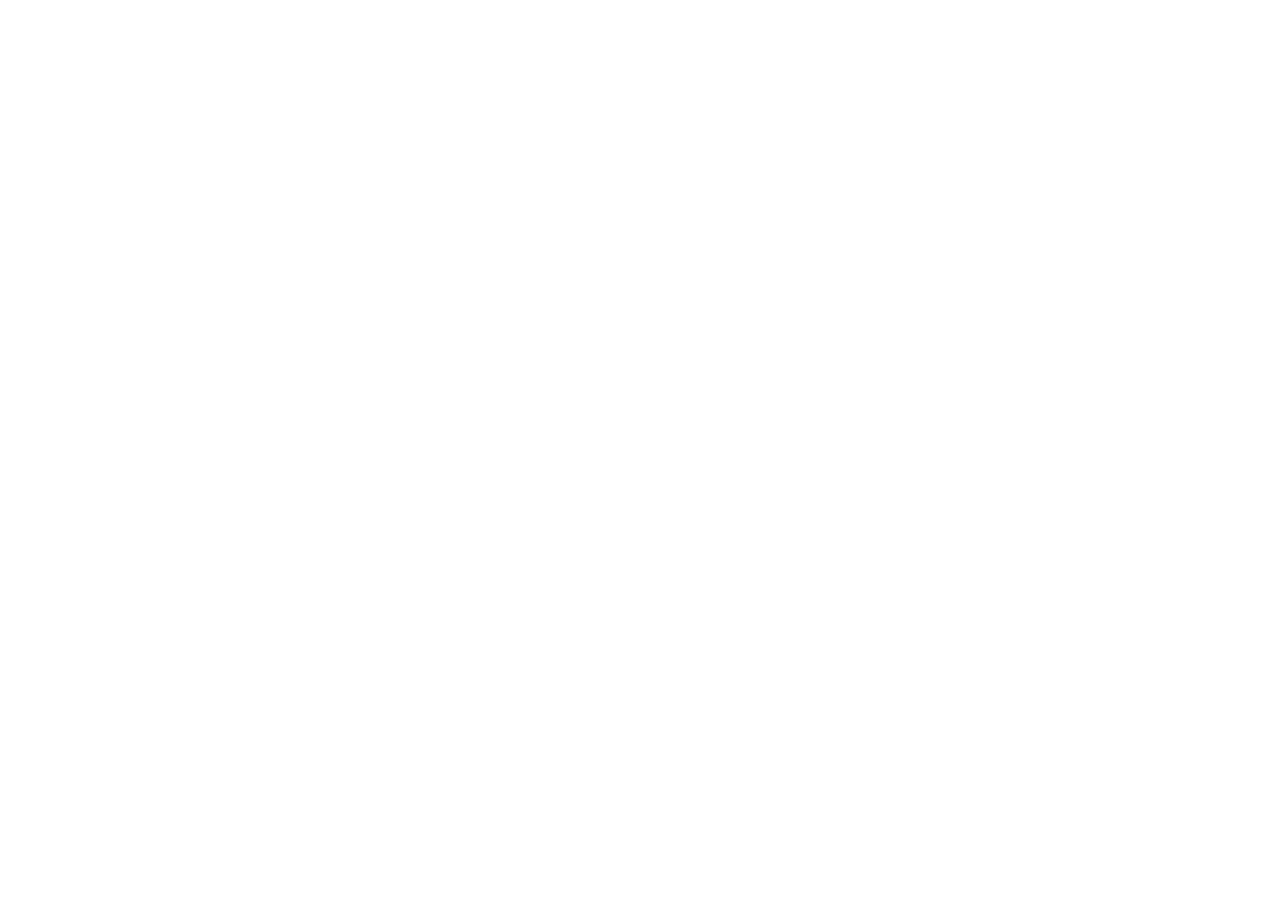
==== four-card-feature-section-master/index.html @ 70e16e2a "initiazed project" ====
<!DOCTYPE html>
<html lang="en">
  <head>
    <meta charset="UTF-8" />
    <meta name="viewport" content="width=device-width, initial-scale=1.0" />

    <link
      rel="icon"
      type="image/png"
      sizes="32x32"
      href="./images/favicon-32x32.png"
    />
    <link
      href="https://fonts.googleapis.com/css2?family=Poppins:wght@300;400;500;600;700&display=swap"
      rel="stylesheet"
    />

    <link rel="stylesheet" href="style.css" />
    <title>Four card feature section | Frontend Mentor</title>
  </head>
  <body>
    <!-- Reliable, efficient delivery Powered by Technology Our Artificial
    Intelligence powered tools use millions of project data points to ensure
    that your project is successful Supervisor Monitors activity to identify
    project roadblocks Team Builder Scans our talent network to create the
    optimal team for your project Karma Regularly evaluates our talent to ensure
    quality Calculator Uses data from past projects to provide better delivery
    estimates -->
  </body>
</html>
---- four-card-feature-section-master/style.css ----
:root {
  --clr-red: hsl(0, 78%, 62%);
  --clr-cyan: hsl(180, 62%, 55%);
  --clr-orange: hsl(34, 97%, 64%);
  --clr-blue: hsl(212, 86%, 64%);
  --clr-very-dark-blue: hsl(234, 12%, 34%);
  --clr-grayish-blue: hsl(229, 6%, 66%);
  --clr-very-light-gray: hsl(0, 0%, 98%);
  --fs: 0.935rem;
  --ff: 'Poppins', sans-serif;
}
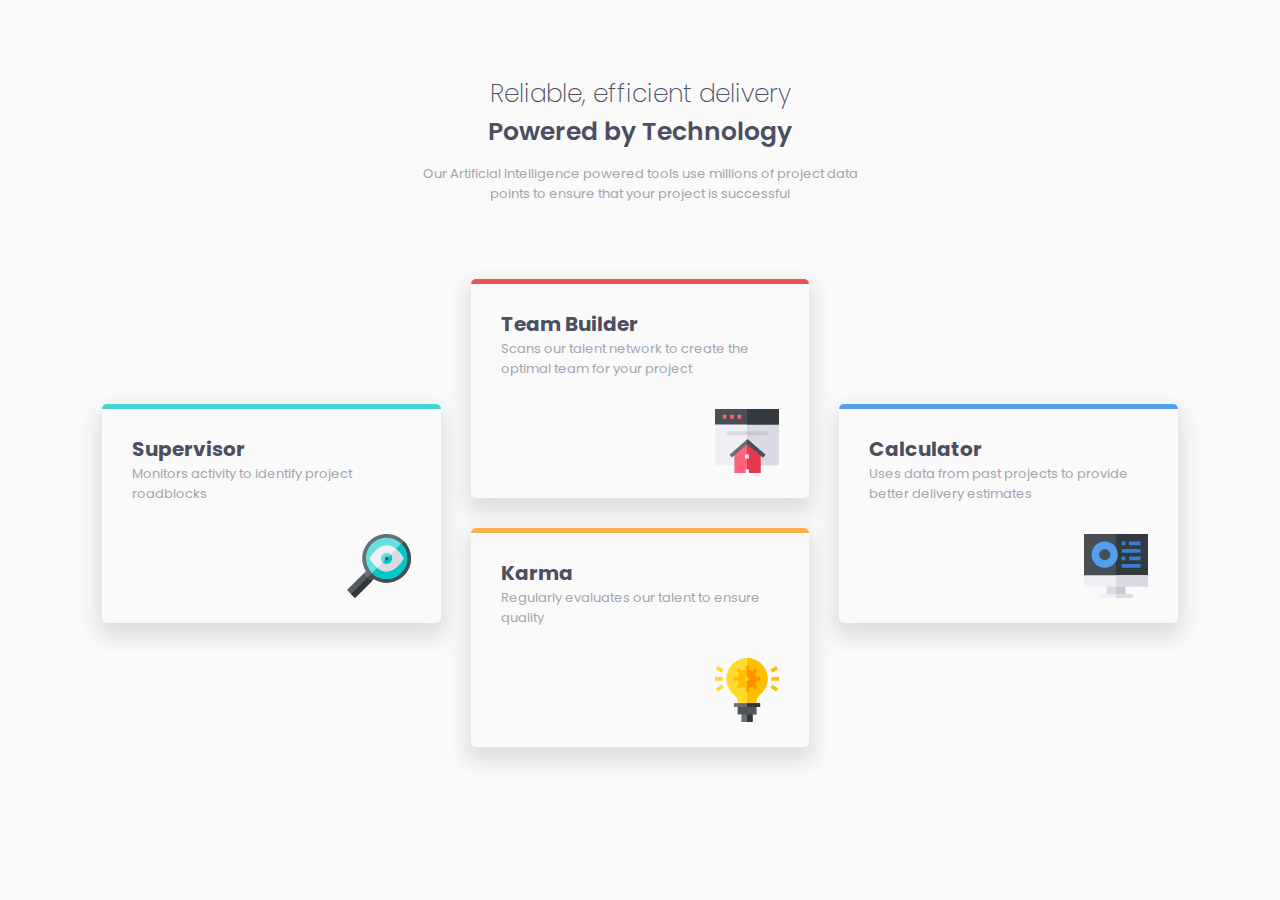
==== commit 61f55dab: "finished project" ====
--- a/four-card-feature-section-master/index.html
+++ b/four-card-feature-section-master/index.html
@@ -3,28 +3,74 @@
   <head>
     <meta charset="UTF-8" />
     <meta name="viewport" content="width=device-width, initial-scale=1.0" />
+    <meta http-equiv="X-UA-Compatible" content="ie=edge" />
 
+    <link
+      href="https://fonts.googleapis.com/css2?family=Poppins:wght@200;400;600&display=swap"
+      rel="stylesheet"
+    />
+
+    <link rel="stylesheet" href="style.css" />
     <link
       rel="icon"
       type="image/png"
       sizes="32x32"
       href="./images/favicon-32x32.png"
     />
-    <link
-      href="https://fonts.googleapis.com/css2?family=Poppins:wght@300;400;500;600;700&display=swap"
-      rel="stylesheet"
-    />
 
-    <link rel="stylesheet" href="style.css" />
-    <title>Four card feature section | Frontend Mentor</title>
+    <title>Frontend Mentor | Four card feature section</title>
   </head>
   <body>
-    <!-- Reliable, efficient delivery Powered by Technology Our Artificial
-    Intelligence powered tools use millions of project data points to ensure
-    that your project is successful Supervisor Monitors activity to identify
-    project roadblocks Team Builder Scans our talent network to create the
-    optimal team for your project Karma Regularly evaluates our talent to ensure
-    quality Calculator Uses data from past projects to provide better delivery
-    estimates -->
+    <header class="header">
+      <h1 class="header-title">Reliable, efficient delivery</h1>
+      <h2 class="header-subtitle">Powered by Technology</h2>
+
+      <p class="header-paragraph">
+        Our Artificial Intelligence powered tools use millions of project data
+        points to ensure that your project is successful
+      </p>
+    </header>
+
+    <section class="cards">
+      <div class="card-supervisor">
+        <h1 class="card-title">Supervisor</h1>
+        <p class="card-paragraph">
+          Monitors activity to identify project roadblocks
+        </p>
+        <div class="card-image">
+          <img src="images/icon-supervisor.svg" />
+        </div>
+      </div>
+
+      <div class="card-team-builder">
+        <h1 class="card-title">Team Builder</h1>
+        <p class="card-paragraph">
+          Scans our talent network to create the optimal team for your project
+        </p>
+        <div class="card-image">
+          <img src="images/icon-team-builder.svg" />
+        </div>
+      </div>
+
+      <div class="card-karma">
+        <h1 class="card-title">Karma</h1>
+        <p class="card-paragraph">
+          Regularly evaluates our talent to ensure quality
+        </p>
+        <div class="card-image">
+          <img src="images/icon-karma.svg" />
+        </div>
+      </div>
+
+      <div class="card-calculator">
+        <h1 class="card-title">Calculator</h1>
+        <p class="card-paragraph">
+          Uses data from past projects to provide better delivery estimates
+        </p>
+        <div class="card-image">
+          <img src="images/icon-calculator.svg" />
+        </div>
+      </div>
+    </section>
   </body>
 </html>
--- a/four-card-feature-section-master/style.css
+++ b/four-card-feature-section-master/style.css
@@ -1,11 +1,153 @@
-:root {
-  --clr-red: hsl(0, 78%, 62%);
-  --clr-cyan: hsl(180, 62%, 55%);
-  --clr-orange: hsl(34, 97%, 64%);
-  --clr-blue: hsl(212, 86%, 64%);
-  --clr-very-dark-blue: hsl(234, 12%, 34%);
-  --clr-grayish-blue: hsl(229, 6%, 66%);
-  --clr-very-light-gray: hsl(0, 0%, 98%);
-  --fs: 0.935rem;
-  --ff: 'Poppins', sans-serif;
+* {
+  box-sizing: border-box;
 }
+
+html {
+  font-size: 62.5%;
+  font-family: 'Poppins', sans-serif;
+}
+
+body {
+  margin: 0;
+  padding: 0;
+  background-color: hsl(0, 0%, 98%);
+}
+
+.header {
+  margin: 7.5rem auto;
+  padding: 0 3rem;
+  max-width: 525px;
+  text-align: center;
+}
+
+.header-title {
+  text-align: center;
+  color: hsl(234, 12%, 34%);
+  font-weight: 200;
+  font-size: 2.5rem;
+  margin: 0;
+}
+
+.header-subtitle {
+  text-align: center;
+  color: hsl(234, 12%, 34%);
+  font-weight: 600;
+  font-size: 2.5rem;
+  margin: 0;
+}
+
+.header-paragraph {
+  text-align: center;
+  color: hsl(229, 6%, 66%);
+  font-weight: 400;
+  font-size: 1.5rem;
+}
+
+.cards {
+  margin: 7.5rem 8% 0;
+}
+
+.card-supervisor {
+  border-radius: 0.5rem;
+  padding: 2.5rem 3rem;
+  margin-bottom: 3rem;
+  box-shadow: 0 1rem 2rem 0.5rem #dedede;
+  border-top: 0.5rem solid hsl(180, 62%, 55%);
+}
+
+.card-team-builder {
+  border-radius: 0.5rem;
+  padding: 2.5rem 3rem;
+  margin-bottom: 3rem;
+  box-shadow: 0 1rem 2rem 0.5rem #dedede;
+  border-top: 0.5rem solid hsl(0, 78%, 62%);
+}
+
+.card-karma {
+  border-radius: 0.5rem;
+  padding: 2.5rem 3rem;
+  margin-bottom: 3rem;
+  box-shadow: 0 1rem 2rem 0.5rem #dedede;
+  border-top: 0.5rem solid hsl(34, 97%, 64%);
+}
+
+.card-calculator {
+  border-radius: 0.5rem;
+  padding: 2.5rem 3rem;
+  margin-bottom: 3rem;
+  box-shadow: 0 1rem 2rem 0.5rem #dedede;
+  border-top: 0.5rem solid hsl(212, 86%, 64%);
+}
+
+.card-title {
+  margin: 0;
+  font-size: 2rem;
+  color: hsl(234, 12%, 34%);
+}
+
+.card-paragraph {
+  margin: 0;
+  font-size: 1.3rem;
+  color: hsl(229, 6%, 66%);
+}
+
+.card-image {
+  padding-top: 3rem;
+  display: flex;
+  justify-content: right;
+}
+
+.attribution {
+  margin-top: 5rem;
+  font-size: 1rem;
+  text-align: center;
+  font-weight: 300;
+}
+
+.attribution a {
+  font-weight: 600;
+  text-decoration: none;
+  color: hsl(228, 45%, 44%);
+}
+
+@media (min-width: 680px) {
+  .header-paragraph {
+    font-size: 1.4rem;
+  }
+
+  .cards {
+    display: grid;
+    grid-template-columns: repeat(2, 1fr);
+    column-gap: 3rem;
+  }
+}
+
+@media (min-width: 1250px) {
+  .header-paragraph {
+    font-size: 1.3rem;
+  }
+
+  .cards {
+    grid-template-columns: repeat(3, 1fr);
+    grid-template-rows: repeat(2, 1fr);
+    grid-template-areas:
+      'start mid1 end'
+      'start mid2 end';
+  }
+
+  .card-supervisor {
+    grid-area: start;
+    align-self: center;
+  }
+
+  .card-team-builder {
+    grid-area: mid1;
+  }
+  .card-karma {
+    grid-area: mid2;
+  }
+  .card-calculator {
+    grid-area: end;
+    align-self: center;
+  }
+}
